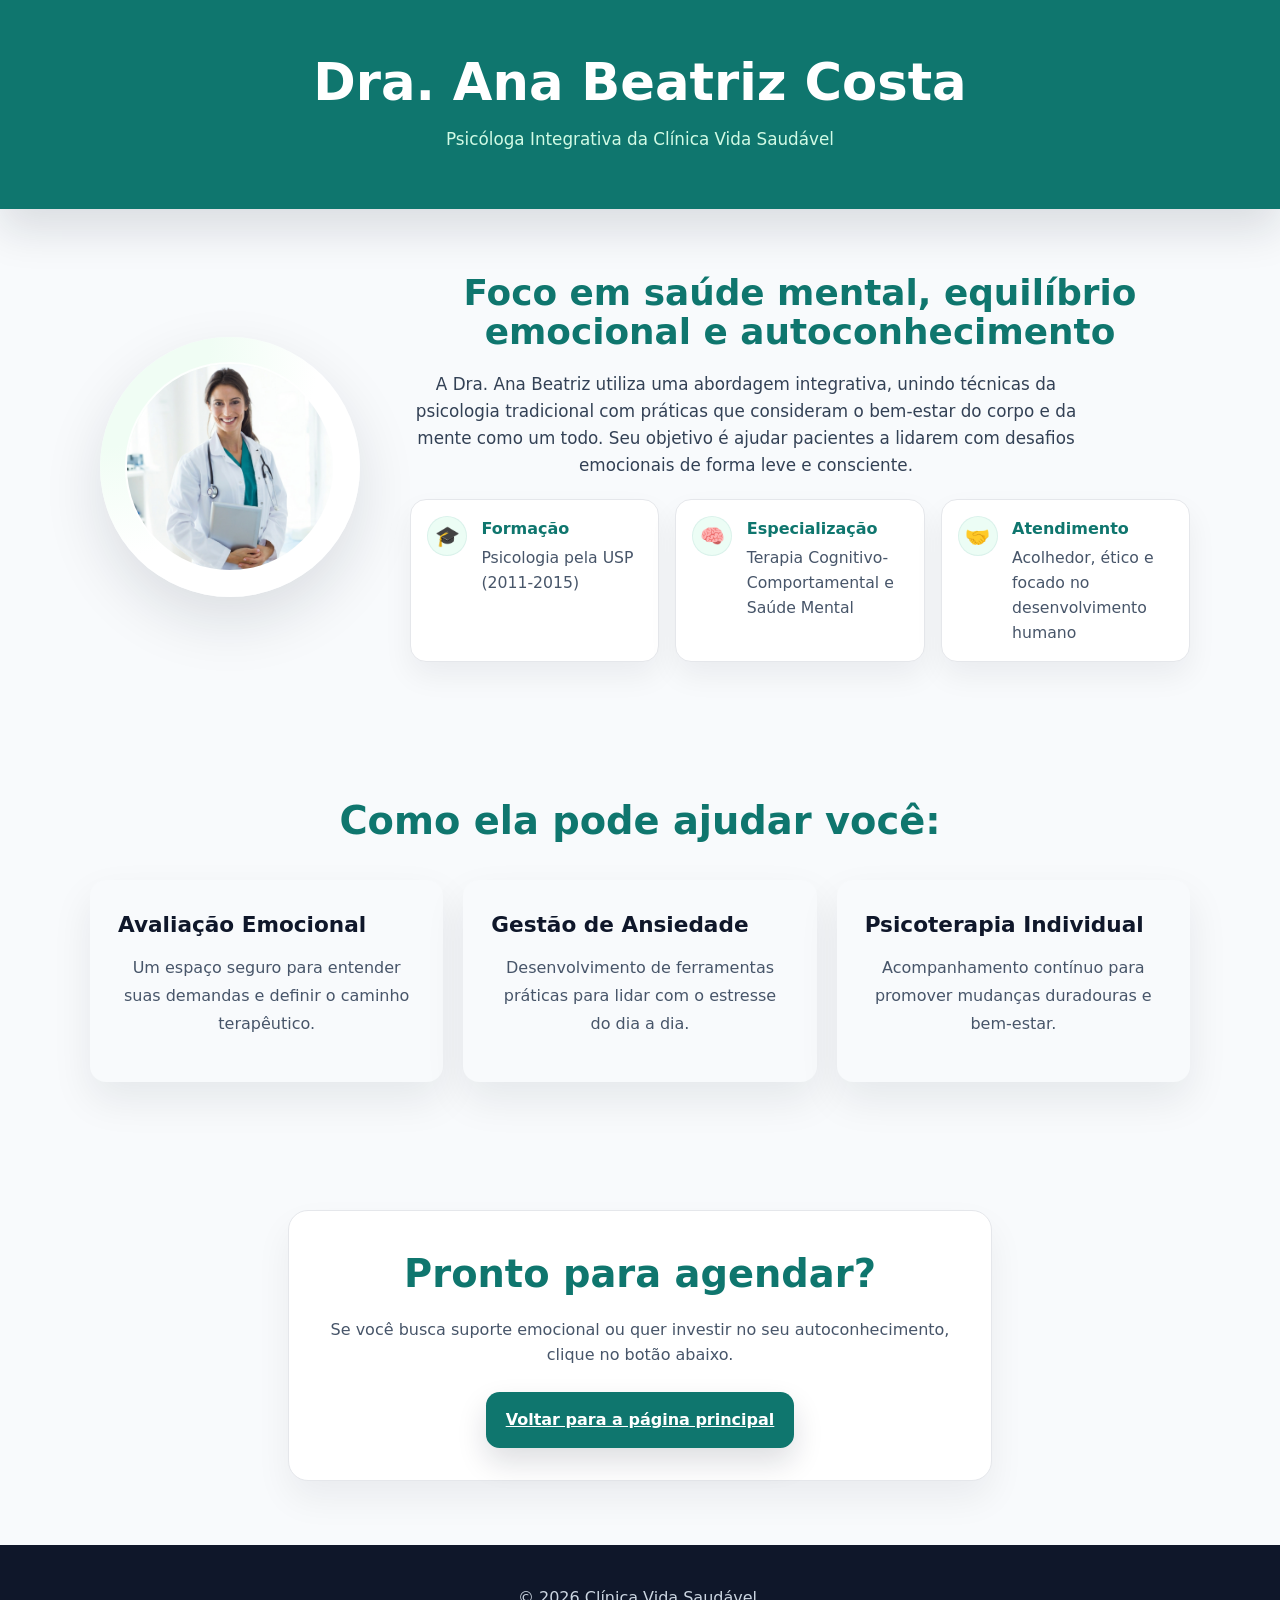
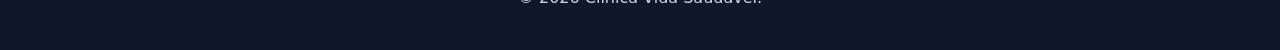
==== ana.html @ 56ab2d1e "Adicinei o perfil de outros dois doutores e alterei um dos cards no css" ====
<!DOCTYPE html>
<html lang="pt-BR">
<head>
    <meta charset="UTF-8" />
    <meta name="viewport" content="width=device-width, initial-scale=1.0" />
    <title>Dra. Ana Beatriz Costa | Clínica Vida Saudável</title>
    <link rel="stylesheet" href="styles.css" />
</head>
<body class="page">
    <header class="site-header">
        <div class="header-content">
            <h1>Dra. Ana Beatriz Costa</h1>
            <p>Psicóloga Integrativa da Clínica Vida Saudável</p>
        </div>
    </header>

    <section class="section">
        <div class="section-inner profile-header">
            <div class="profile-image-card" tabindex="0" aria-label="Foto da Dra. Ana Beatriz">
                <img src="images/ana beatriz.png" alt="Foto Dra. Ana Beatriz" />
            </div>
            <div class="profile-copy">
                <h2>Foco em saúde mental, equilíbrio emocional e autoconhecimento</h2>
                <p>A Dra. Ana Beatriz utiliza uma abordagem integrativa, unindo técnicas da psicologia tradicional com práticas que consideram o bem-estar do corpo e da mente como um todo. Seu objetivo é ajudar pacientes a lidarem com desafios emocionais de forma leve e consciente.</p>
                <div class="profile-details">
                    <div class="detail-item">
                        <span class="detail-icon">🎓</span>
                        <div>
                            <strong>Formação</strong>
                            <p>Psicologia pela USP (2011-2015)</p>
                        </div>
                    </div>
                    <div class="detail-item">
                        <span class="detail-icon">🧠</span>
                        <div>
                            <strong>Especialização</strong>
                            <p>Terapia Cognitivo-Comportamental e Saúde Mental</p>
                        </div>
                    </div>
                    <div class="detail-item">
                        <span class="detail-icon">🤝</span>
                        <div>
                            <strong>Atendimento</strong>
                            <p>Acolhedor, ético e focado no desenvolvimento humano</p>
                        </div>
                    </div>
                </div>
            </div>
        </div>
    </section>

    <section class="section">
        <div class="section-inner">
            <h2>Como ela pode ajudar você:</h2>
            <div class="profile-highlights">
                <article class="service-card expandable">
                    <h3>Avaliação Emocional</h3>
                    <p>Um espaço seguro para entender suas demandas e definir o caminho terapêutico.</p>
                    <div class="expand-content">
                        <h4>Etapas da jornada:</h4>
                        <ol>
                            <li><strong>Entrevista inicial:</strong> Escuta atenta sobre suas queixas e história de vida.</li>
                            <li><strong>Identificação de padrões:</strong> Mapeamento de pensamentos e comportamentos.</li>
                            <li><strong>Definição de objetivos:</strong> Estabelecimento do que você deseja transformar.</li>
                            <li><strong>Plano terapêutico:</strong> Escolha das ferramentas mais adequadas para o seu caso.</li>
                        </ol>
                    </div>
                </article>
                <article class="service-card expandable">
                    <h3>Gestão de Ansiedade</h3>
                    <p>Desenvolvimento de ferramentas práticas para lidar com o estresse do dia a dia.</p>
                    <div class="expand-content">
                        <h4>O que trabalhamos:</h4>
                        <ol>
                            <li><strong>Técnicas de regulação:</strong> Respiração e mindfulness para momentos de crise.</li>
                            <li><strong>Reestruturação cognitiva:</strong> Mudança na forma de interpretar situações.</li>
                            <li><strong>Higiene do sono:</strong> Ajustes na rotina para melhorar o descanso mental.</li>
                            <li><strong>Equilíbrio rotina-trabalho:</strong> Estratégias para evitar o burnout.</li>
                        </ol>
                    </div>
                </article>
                <article class="service-card expandable">
                    <h3>Psicoterapia Individual</h3>
                    <p>Acompanhamento contínuo para promover mudanças duradouras e bem-estar.</p>
                    <div class="expand-content">
                        <h4>Benefícios do processo:</h4>
                        <ol>
                            <li><strong>Sessões semanais:</strong> Encontros regulares com foco no seu progresso.</li>
                            <li><strong>Autoconhecimento:</strong> Descoberta de forças e superação de traumas.</li>
                            <li><strong>Melhoria nos relacionamentos:</strong> Desenvolvimento de comunicação assertiva.</li>
                            <li><strong>Fortalecimento da autoestima:</strong> Construção de uma autoimagem mais saudável.</li>
                        </ol>
                    </div>
                </article>
            </div>
        </div>
    </section>

    <section class="section section-contact">
        <div class="section-inner">
            <div class="contact-summary">
                <h2>Pronto para agendar?</h2>
                <p>Se você busca suporte emocional ou quer investir no seu autoconhecimento, clique no botão abaixo.</p>
                <a class="button button-primary" href="index.html">Voltar para a página principal</a>
            </div>
        </div>
    </section>

    <footer class="site-footer">
        <p>© 2026 Clínica Vida Saudável.</p>
    </footer>
    
    <script src="script.js"></script>
</body>
</html>
---- styles.css ----
:root {
  color-scheme: light;
  font-family: "Inter", system-ui, sans-serif;
  font-size: 16px;
  line-height: 1.6;
  color: #1f2937;
  background: #f8fafc;
}

* {
  box-sizing: border-box;
}

html {
  scroll-behavior: smooth;
}

body {
  margin: 0;
  background: #f8fafc;
}

.page {
  min-height: 100vh;
}

.site-header {
  padding: 3.5rem 1.5rem;
  background: #0f766e;
  color: #ffffff;
  text-align: center;
  box-shadow: 0 22px 40px rgba(15, 23, 42, 0.12);
}

.header-content {
  max-width: 44rem;
  margin: 0 auto;
}

.header-content h1 {
  margin: 0;
  font-size: clamp(2.5rem, 4vw, 3.5rem);
  font-weight: 800;
  line-height: 1.05;
}

.header-content p {
  margin: 1rem auto 0;
  max-width: 40rem;
  color: #d1fae5;
  font-size: 1.05rem;
}

.section {
  padding: 4rem 1.5rem;
}

.section-inner {
  max-width: 1100px;
  margin: 0 auto;
}

.section h2 {
  margin: 0 auto 1.5rem;
  text-align: center;
  color: #0f766e;
  font-size: clamp(2rem, 3vw, 2.6rem);
}

.section p {
  margin: 0 auto 2rem;
  text-align: center;
  color: #475569;
  max-width: 40rem;
}

.section-interactive {
  background: linear-gradient(135deg, #ecfeff 0%, #f0fdf4 100%);
  border-top: 1px solid rgba(15, 118, 110, 0.12);
  border-bottom: 1px solid rgba(15, 118, 110, 0.12);
}

.interactive-panel {
  display: grid;
  gap: 1.75rem;
  align-items: stretch;
}

.interactive-copy {
  max-width: 52rem;
  margin: 0 auto;
  text-align: center;
}

.interactive-copy h2 {
  margin-bottom: 0.75rem;
  color: #0f766e;
}

.interactive-copy p {
  margin: 0 auto;
  max-width: 36rem;
  color: #0f4d42;
}

.interactive-grid {
  display: grid;
  grid-template-columns: repeat(3, minmax(0, 1fr));
  gap: 1rem;
}

.interactive-card {
  background: #ffffff;
  border: 2px solid transparent;
  border-radius: 1rem;
  padding: 1.5rem 1.25rem;
  font-size: 1rem;
  color: #0f172a;
  cursor: pointer;
  transition: transform 0.25s ease, border-color 0.25s ease, box-shadow 0.25s ease, background-color 0.25s ease;
  text-align: center;
}

.interactive-card:hover,
.interactive-card:focus {
  transform: translateY(-3px);
  border-color: #14b8a6;
  box-shadow: 0 18px 40px rgba(15, 23, 42, 0.08);
}

.interactive-card.active {
  background: #0f766e;
  color: #ffffff;
  border-color: #10b981;
}

.interactive-detail {
  background: #ffffff;
  border: 1px solid #d1fae5;
  border-radius: 1.25rem;
  padding: 2rem;
  color: #0f3340;
  font-size: 1.05rem;
  line-height: 1.8;
  box-shadow: 0 18px 36px rgba(15, 23, 42, 0.06);
}

@media (max-width: 880px) {
  .interactive-grid {
    grid-template-columns: 1fr;
  }
}

.services-grid,
.team-grid {
  display: grid;
  gap: 1.5rem;
}

.services-grid {
  grid-template-columns: repeat(3, minmax(0, 1fr));
}

@media (max-width: 768px) {
  .services-grid {
    grid-template-columns: 1fr;
  }
}

.service-card,
.team-card,
.contact-form {
  background: #ffffff;
  border: 1px solid #e5e7eb;
  border-radius: 1rem;
  box-shadow: 0 18px 40px rgba(15, 23, 42, 0.08);
  transition: box-shadow 0.3s ease, transform 0.3s ease;
}

.reveal {
  opacity: 0;
  transform: translateY(30px);
  transition: opacity 0.8s ease, transform 0.8s ease;
}

.reveal.active {
  opacity: 1;
  transform: translateY(0);
}

.service-card:hover,
.team-card:hover {
  box-shadow: 0 20px 40px rgba(15, 23, 42, 0.12);
  transform: translateY(-2px);
}

.service-card img,
.team-card img {
  display: block;
  width: 100%;
  height: 240px;
  object-fit: cover;
  border-top-left-radius: 1rem;
  border-top-right-radius: 1rem;
}

.card-body {
  padding: 1.75rem;
  text-align: center;
}

.service-card h3,
.team-card h3 {
  margin: 0 0 0.75rem;
  font-size: 1.35rem;
  color: #0f172a;
}


.service-card p,
.team-card p,
.about-text,
.contact-form p {
  margin: 0;
  color: #475569;
  line-height: 1.75;
}

.team-grid {
  grid-template-columns: repeat(3, minmax(0, 1fr));
}

.team-card {
  text-align: center;
  padding: 2rem 1.5rem 2.5rem;
  cursor: pointer;
}

.team-card:focus {
  outline: 3px solid rgba(20, 184, 166, 0.35);
  outline-offset: 4px;
}

.team-card img {
  width: 150px;
  height: 150px;
  border-radius: 50%;
  border: 4px solid #14b8a6;
  margin: 0 auto 1.25rem;
}

.profile-header {
  display: grid;
  gap: 2.5rem;
  align-items: center;
  grid-template-columns: minmax(0, 280px) 1fr;
}

.profile-image-card {
  width: 260px;
  height: 260px;
  border-radius: 50%;
  background: radial-gradient(circle at top left, #f0fdf4 30%, #ffffff 60%);
  display: grid;
  place-items: center;
  margin: 0 auto;
  box-shadow: 0 24px 60px rgba(15, 23, 42, 0.12);
  transition: transform 0.3s ease, box-shadow 0.3s ease, background-color 0.3s ease;
  cursor: pointer;
}

.profile-image-card img {
  width: 210px;
  height: 210px;
  object-fit: cover;
  border-radius: 50%;
  border: 2px solid rgba(255, 255, 255, 0.9);
}

.profile-image-card:hover,
.profile-image-card:focus {
  transform: translateY(-6px) scale(1.04);
  box-shadow: 0 32px 70px rgba(15, 23, 42, 0.16);
  background-color: #e6fffa;
}

.profile-image-card:focus {
  outline: 3px solid rgba(14, 165, 233, 0.35);
  outline-offset: 6px;
}

.profile-copy {
  display: grid;
  gap: 1.25rem;
}

.profile-copy h2 {
  margin: 0;
  font-size: clamp(2rem, 2.8vw, 2.4rem);
  color: #0f766e;
  line-height: 1.1;
}

.profile-copy p {
  margin: 0;
  color: #334155;
  font-size: 1.05rem;
  max-width: 42rem;
}

.profile-details {
  display: grid;
  grid-template-columns: repeat(3, minmax(0, 1fr));
  gap: 1rem;
}

.detail-item {
  display: flex;
  align-items: flex-start;
  gap: 0.9rem;
  padding: 1rem 1rem 1rem 1rem;
  border: 1px solid #e5e7eb;
  border-radius: 1rem;
  background: #ffffff;
  box-shadow: 0 14px 30px rgba(15, 23, 42, 0.06);
  transition: transform 0.25s ease, box-shadow 0.25s ease, border-color 0.25s ease;
  text-align: left;
}

.detail-item:hover {
  transform: translateY(-3px);
  box-shadow: 0 22px 42px rgba(15, 23, 42, 0.1);
  border-color: #d1fae5;
}

.detail-icon {
  display: inline-flex;
  align-items: center;
  justify-content: center;
  width: 2.5rem;
  height: 2.5rem;
  border-radius: 50%;
  background: #ecfdf5;
  color: #0f766e;
  font-size: 1.25rem;
  flex-shrink: 0;
  box-shadow: inset 0 0 0 1px rgba(15, 118, 110, 0.08);
}

.detail-item p {
  margin: 0;
  color: #475569;
  font-size: 0.98rem;
  line-height: 1.6;
  text-align: left;
}

.detail-item strong {
  display: block;
  margin-bottom: 0.2rem;
  color: #0f766e;
  text-align: left;
}


.profile-highlights {
  display: grid;
  grid-template-columns: repeat(3, minmax(0, 1fr));
  gap: 1.25rem;
  margin-top: 1.75rem;
  align-items: start; 
}

.profile-highlights .service-card {
  padding: 1.75rem;
  border: none;
  background: #f8fafc;
  cursor: pointer;
  transition: all 0.3s ease;
}

.profile-highlights .service-card:hover {
  background: #e6fffa;
  transform: translateY(-2px);
  box-shadow: 0 8px 20px rgba(15, 23, 42, 0.1);
}

.profile-highlights .service-card.expanded {
  background: #ffffff;
  box-shadow: 0 12px 30px rgba(15, 23, 42, 0.15);
}

.expand-content {
  max-height: 0;
  overflow: hidden;
  transition: max-height 0.5s ease, padding 0.5s ease;
  padding: 0 1.75rem;
  background: #ffffff;
  border-radius: 0 0 1rem 1rem;
  margin: -1.75rem -1.75rem 0;
  margin-top: 1rem;
}

.expanded .expand-content {
  max-height: 500px;
  padding: 1.5rem 1.75rem 2rem;
}

.expand-content h4 {
  color: #0f766e;
  margin: 0 0 1rem 0;
  font-size: 1.1rem;
}

.expand-content ol {
  margin: 0;
  padding-left: 1.5rem;
}

.expand-content li {
  margin-bottom: 0.75rem;
  color: #475569;
  line-height: 1.6;
}

.expand-content li strong {
  color: #0f766e;
}

.contact-summary {
  max-width: 44rem;
  margin: 0 auto;
  text-align: center;
  background: #ffffff;
  border: 1px solid #e5e7eb;
  border-radius: 1.25rem;
  padding: 2rem;
  box-shadow: 0 18px 36px rgba(15, 23, 42, 0.06);
}

.contact-summary h2 {
  margin: 0 0 0.75rem;
  color: #0f766e;
}

.contact-summary p {
  margin: 0 0 1.5rem;
  color: #475569;
  font-size: 1rem;
}

.contact-summary .button {
  width: auto;
  min-width: 220px;
}

.team-card h3 {
  margin-bottom: 0.5rem;
}


.team-card p {
  color: #0f766e;
  font-weight: 700;
}

.section-contact-inner {
  max-width: 720px;
}

.contact-form {
  padding: 2rem;
}

.form-group {
  margin-bottom: 1.25rem;
}

.form-row {
  display: grid;
  gap: 1rem;
  grid-template-columns: repeat(2, minmax(0, 1fr));
}

label {
  display: block;
  margin-bottom: 0.5rem;
  color: #334155;
  font-weight: 700;
}

input {
  width: 100%;
  padding: 0.95rem 1rem;
  border: 1px solid #cbd5e1;
  border-radius: 0.85rem;
  background: #ffffff;
  color: #0f172a;
  font-size: 1rem;
}

input:focus {
  outline: none;
  border-color: #14b8a6;
  box-shadow: 0 0 0 4px rgba(20, 184, 166, 0.12);
}

select {
  width: 100%;
  padding: 0.95rem 1rem;
  border: 1px solid #cbd5e1;
  border-radius: 0.85rem;
  background: #ffffff;
  color: #0f172a;
  font-size: 1rem;
  cursor: pointer;
  appearance: none;
  background-image: url("data:image/svg+xml,%3csvg xmlns='http://www.w3.org/2000/svg' fill='none' viewBox='0 0 20 20'%3e%3cpath stroke='%236b7280' stroke-linecap='round' stroke-linejoin='round' stroke-width='1.5' d='m6 8 4 4 4-4'/%3e%3c/svg%3e");
  background-position: right 0.5rem center;
  background-repeat: no-repeat;
  background-size: 1.5em 1.5em;
  padding-right: 2.5rem;
}

select:focus {
  outline: none;
  border-color: #14b8a6;
  box-shadow: 0 0 0 4px rgba(20, 184, 166, 0.12);
}

textarea {
  width: 100%;
  padding: 0.95rem 1rem;
  border: 1px solid #cbd5e1;
  border-radius: 0.85rem;
  background: #ffffff;
  color: #0f172a;
  font-size: 1rem;
  font-family: inherit;
  resize: vertical;
  min-height: 100px;
}

textarea:focus {
  outline: none;
  border-color: #14b8a6;
  box-shadow: 0 0 0 4px rgba(20, 184, 166, 0.12);
}

.button {
  display: inline-flex;
  align-items: center;
  justify-content: center;
  width: 100%;
  padding: 0.95rem 1.25rem;
  border: none;
  border-radius: 0.85rem;
  cursor: pointer;
  font-weight: 700;
  transition: transform 0.2s ease, background-color 0.2s ease, box-shadow 0.2s ease;
}

.button:hover {
  transform: translateY(-1px);
}

.button-primary {
  background: #0f766e;
  color: #ffffff;
  box-shadow: 0 14px 30px rgba(15, 23, 42, 0.14);
}

.form-actions {
  margin-top: 1rem;
}

.site-footer {
  padding: 1.5rem 1.5rem;
  background: #0f172a;
  color: #cbd5e1;
  text-align: center;
}

@media (max-width: 980px) {
  .services-grid,
  .team-grid {
    grid-template-columns: 1fr;
  }

  .profile-header {
    grid-template-columns: 1fr;
    text-align: center;
  }

  .profile-copy {
    justify-items: center;
  }

  .profile-details {
    grid-template-columns: 1fr;
  }

  .profile-highlights {
    grid-template-columns: 1fr;
  }

  .contact-summary {
    padding: 1.75rem;
  }

  .form-row {
    grid-template-columns: 1fr;
  }
}

@media (max-width: 680px) {
  .site-header {
    padding: 3rem 1rem;
  }

  .section {
    padding: 3rem 1rem;
  }

  .header-content h1 {
    font-size: 2.25rem;
  }

  .service-card img,
  .team-card img {
    height: 220px;
  }
}
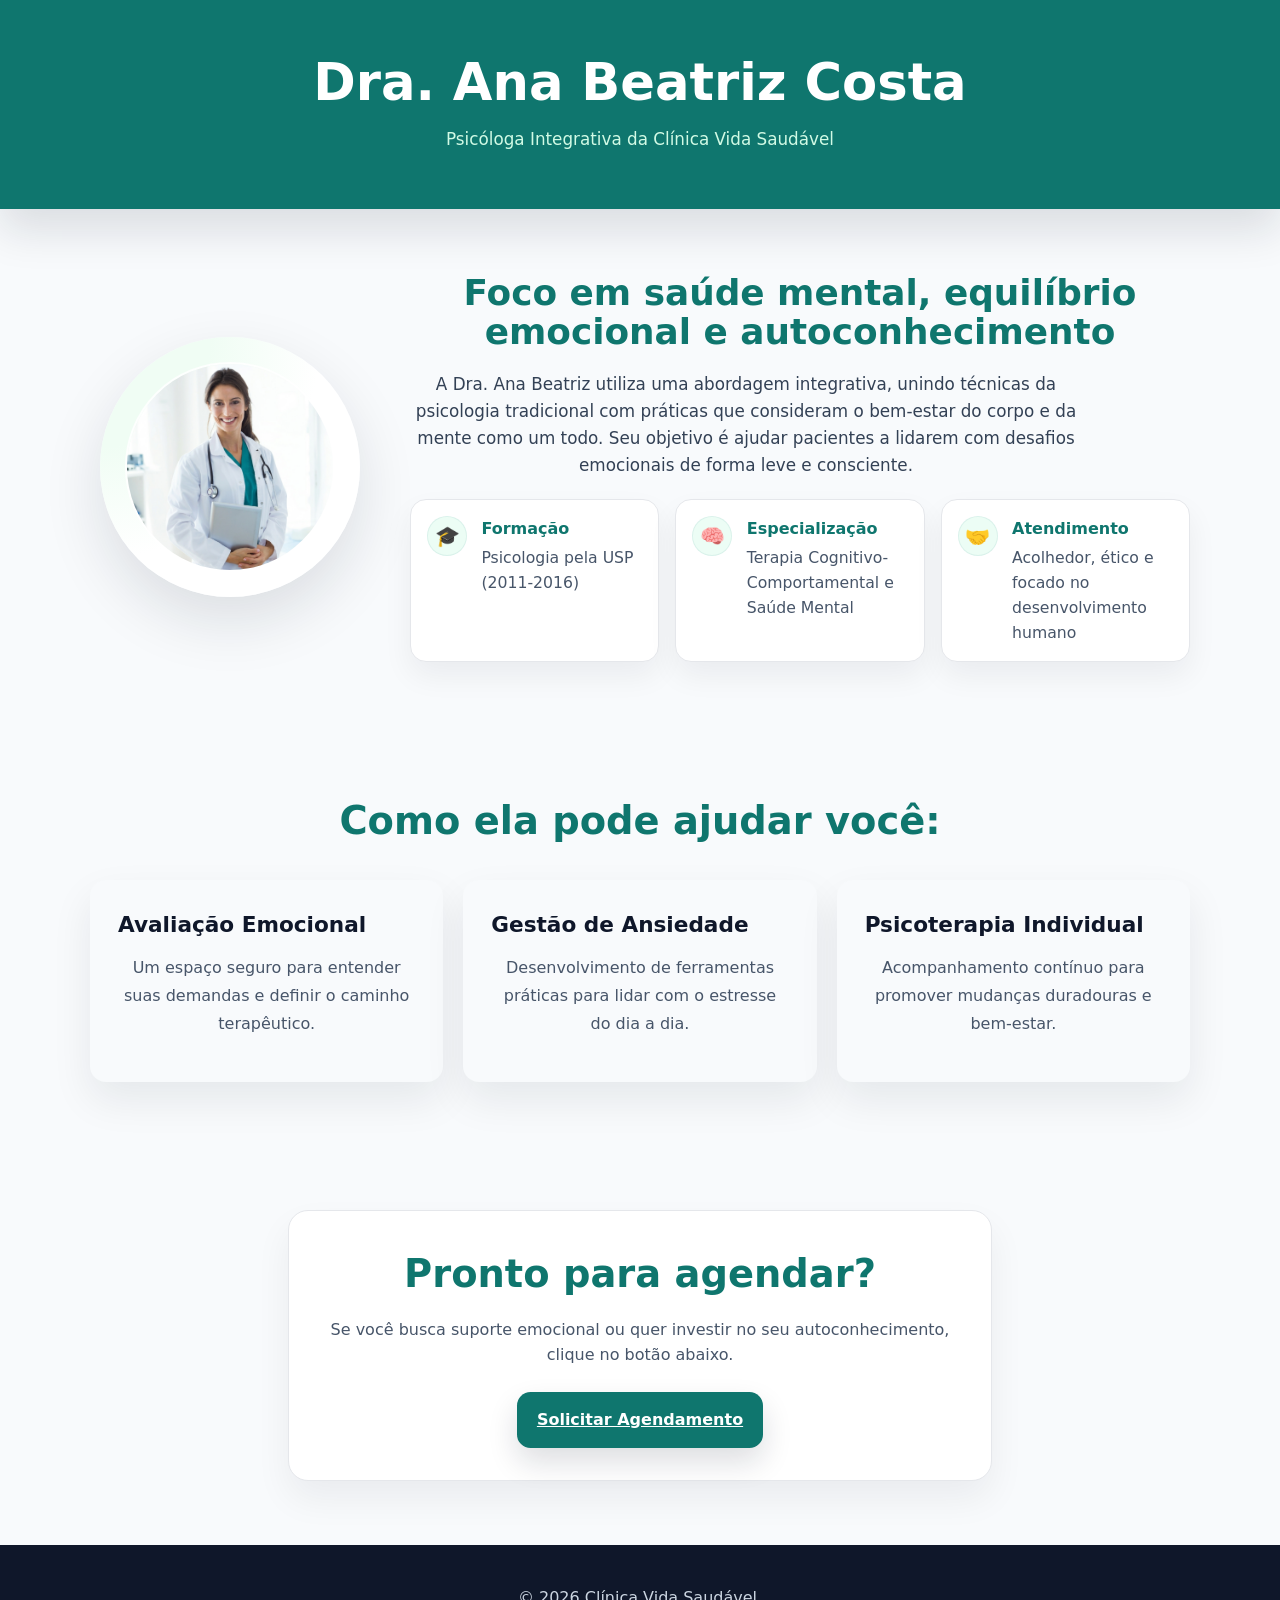
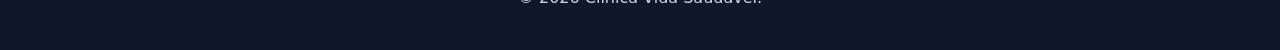
==== commit b15981de: "Alterei os meus arquivos html, adicionei uma interação de agendamento ao perfil dos médiocos da pagi" ====
--- a/ana.html
+++ b/ana.html
@@ -27,7 +27,7 @@
                         <span class="detail-icon">🎓</span>
                         <div>
                             <strong>Formação</strong>
-                            <p>Psicologia pela USP (2011-2015)</p>
+                            <p>Psicologia pela USP (2011-2016)</p>
                         </div>
                     </div>
                     <div class="detail-item">
@@ -101,7 +101,7 @@
             <div class="contact-summary">
                 <h2>Pronto para agendar?</h2>
                 <p>Se você busca suporte emocional ou quer investir no seu autoconhecimento, clique no botão abaixo.</p>
-                <a class="button button-primary" href="index.html">Voltar para a página principal</a>
+                <a class="button button-primary" href="index.html#agendamento">Solicitar Agendamento</a>
             </div>
         </div>
     </section>
--- a/styles.css
+++ b/styles.css
@@ -631,3 +631,4 @@
     height: 220px;
   }
 }
+
